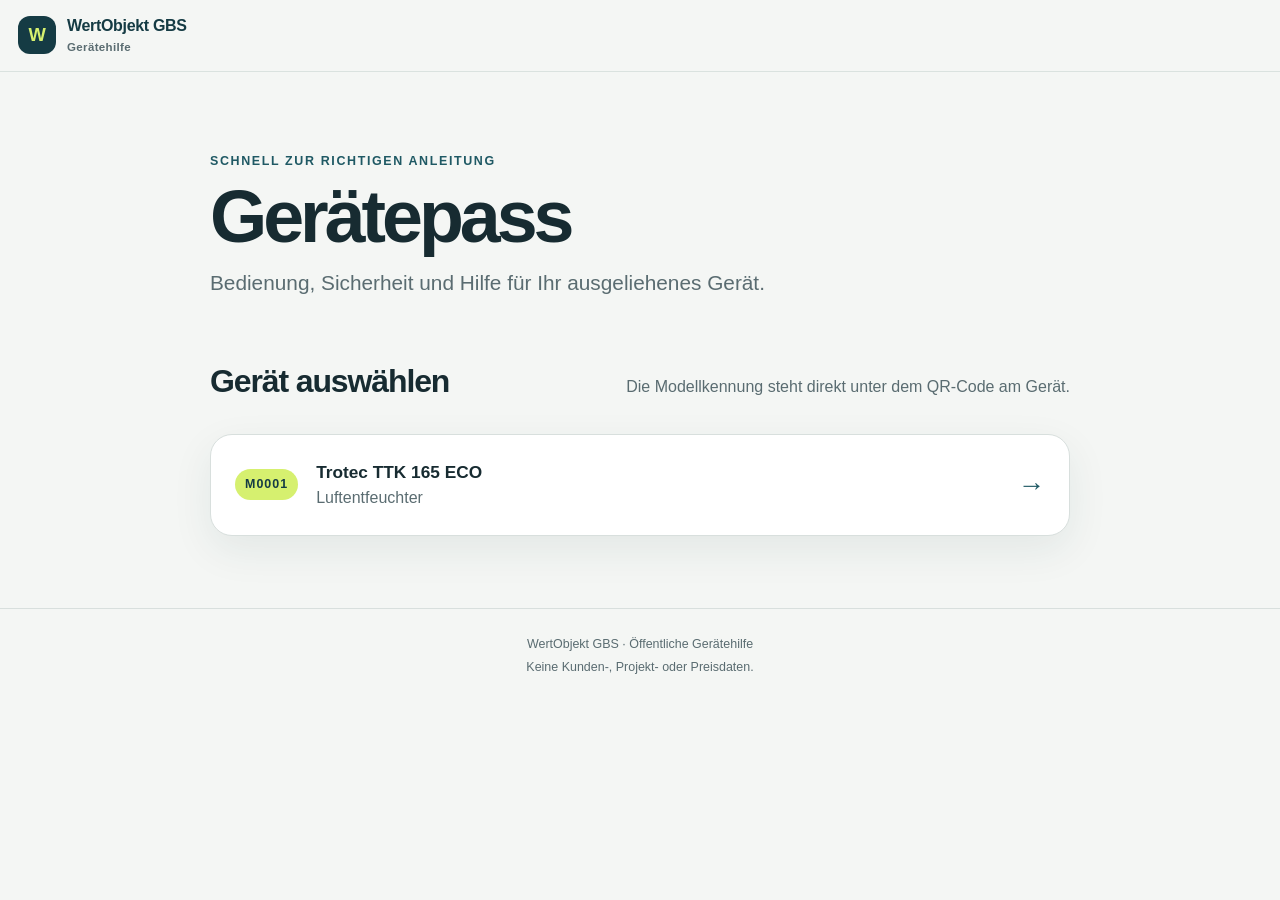
==== index.html @ 6e1e6a3e "Gerätepass Trotec TTK 165 ECO – M0001 Gerätepass Trotec TTK 165 ECO – M0001" ====
<!doctype html>
<html lang="de">
<head>
  <meta charset="utf-8">
  <meta name="viewport" content="width=device-width, initial-scale=1">
  <meta name="theme-color" content="#153b44">
  <meta name="description" content="Öffentliche Gerätehilfe von WertObjekt GBS.">
  <title>Gerätehilfe | WertObjekt GBS</title>
  <link rel="stylesheet" href="assets/styles.css">
</head>
<body>
  <header class="site-header">
    <a class="brand" href="./" aria-label="WertObjekt GBS Gerätehilfe Startseite">
      <span class="brand-mark" aria-hidden="true">W</span>
      <span>WertObjekt GBS<small>Gerätehilfe</small></span>
    </a>
  </header>

  <main class="page-shell">
    <section class="intro">
      <p class="eyebrow">Schnell zur richtigen Anleitung</p>
      <h1>Gerätepass</h1>
      <p class="lead">Bedienung, Sicherheit und Hilfe für Ihr ausgeliehenes Gerät.</p>
    </section>

    <section aria-labelledby="modelle">
      <div class="section-heading">
        <h2 id="modelle">Gerät auswählen</h2>
        <p>Die Modellkennung steht direkt unter dem QR-Code am Gerät.</p>
      </div>

      <a class="model-card" href="models/m0001/">
        <span class="model-code">M0001</span>
        <span class="model-copy">
          <strong>Trotec TTK 165 ECO</strong>
          <span>Luftentfeuchter</span>
        </span>
        <span class="arrow" aria-hidden="true">→</span>
      </a>
    </section>
  </main>

  <footer>
    <p>WertObjekt GBS · Öffentliche Gerätehilfe</p>
    <p>Keine Kunden-, Projekt- oder Preisdaten.</p>
  </footer>
</body>
</html>
---- assets/styles.css ----
:root {
  color-scheme: light;
  --ink: #172b31;
  --muted: #5a6c71;
  --brand: #153b44;
  --brand-2: #1f5964;
  --paper: #f4f6f4;
  --card: #ffffff;
  --line: #d8dfdd;
  --accent: #d6f06f;
  --warning: #fff1cf;
  --warning-line: #e3b54f;
  --shadow: 0 14px 40px rgba(21, 59, 68, .08);
  font-family: Inter, ui-sans-serif, -apple-system, BlinkMacSystemFont, "Segoe UI", sans-serif;
}

* { box-sizing: border-box; }

html { scroll-behavior: smooth; }

body {
  margin: 0;
  background: var(--paper);
  color: var(--ink);
  line-height: 1.55;
  -webkit-font-smoothing: antialiased;
}

a { color: inherit; }

.site-header {
  position: sticky;
  top: 0;
  z-index: 10;
  padding: 14px max(18px, env(safe-area-inset-left));
  background: rgba(244, 246, 244, .94);
  border-bottom: 1px solid rgba(216, 223, 221, .9);
  backdrop-filter: blur(14px);
}

.brand {
  display: inline-flex;
  align-items: center;
  gap: 11px;
  color: var(--brand);
  text-decoration: none;
  font-weight: 800;
  letter-spacing: -.02em;
}

.brand small {
  display: block;
  color: var(--muted);
  font-size: .72rem;
  font-weight: 650;
  letter-spacing: .03em;
}

.brand-mark {
  display: grid;
  width: 38px;
  height: 38px;
  place-items: center;
  border-radius: 12px;
  background: var(--brand);
  color: var(--accent);
  font-size: 1.15rem;
}

.page-shell {
  width: calc(100% - 32px);
  max-width: 860px;
  margin: 0 auto;
  padding: 44px 0 72px;
}

.intro, .model-hero {
  padding: 36px 0 44px;
}

.intro { max-width: 670px; }

h1, h2, p { margin-top: 0; }

h1 {
  margin-bottom: 14px;
  font-size: clamp(2.3rem, 10vw, 4.6rem);
  line-height: .98;
  letter-spacing: -.055em;
  overflow-wrap: anywhere;
}

h2 {
  margin-bottom: 16px;
  font-size: clamp(1.45rem, 5vw, 2rem);
  line-height: 1.12;
  letter-spacing: -.035em;
}

.eyebrow {
  margin-bottom: 10px;
  color: var(--brand-2);
  font-size: .78rem;
  font-weight: 850;
  letter-spacing: .13em;
  text-transform: uppercase;
}

.lead {
  max-width: 650px;
  color: var(--muted);
  font-size: clamp(1.08rem, 3.4vw, 1.3rem);
}

.section-heading {
  display: flex;
  align-items: end;
  justify-content: space-between;
  gap: 20px;
  margin-bottom: 18px;
}

.section-heading p { color: var(--muted); }

.model-card {
  display: grid;
  grid-template-columns: auto 1fr auto;
  gap: 18px;
  align-items: center;
  padding: 24px;
  border: 1px solid var(--line);
  border-radius: 22px;
  background: var(--card);
  box-shadow: var(--shadow);
  text-decoration: none;
}

.model-card:hover, .model-card:focus-visible {
  border-color: var(--brand-2);
  transform: translateY(-2px);
}

.model-card, .button { transition: transform .18s ease, border-color .18s ease, background .18s ease; }

.model-code {
  display: inline-flex;
  width: max-content;
  margin-bottom: 12px;
  padding: 6px 10px;
  border-radius: 999px;
  background: var(--accent);
  color: var(--brand);
  font-size: .78rem;
  font-weight: 900;
  letter-spacing: .08em;
}

.model-card .model-code { margin: 0; }
.model-copy { display: grid; }
.model-copy strong { font-size: 1.08rem; }
.model-copy span { color: var(--muted); }
.arrow { color: var(--brand-2); font-size: 1.7rem; }

.breadcrumb {
  display: flex;
  gap: 8px;
  align-items: center;
  color: var(--muted);
  font-size: .9rem;
}

.breadcrumb a { color: var(--brand-2); font-weight: 700; }

.model-hero {
  border-bottom: 1px solid var(--line);
}

.hero-actions {
  display: flex;
  flex-wrap: wrap;
  gap: 10px;
  margin-top: 26px;
}

.button {
  display: inline-flex;
  min-height: 48px;
  align-items: center;
  justify-content: center;
  padding: 12px 18px;
  border: 1px solid var(--brand);
  border-radius: 14px;
  font-weight: 800;
  text-align: center;
  text-decoration: none;
}

.button.primary { background: var(--brand); color: white; }
.button.secondary { background: white; color: var(--brand); }
.button:hover, .button:focus-visible { transform: translateY(-1px); }

.alert, .content-card, .manual-card {
  margin-top: 24px;
  padding: clamp(22px, 5vw, 34px);
  border-radius: 22px;
}

.alert {
  border: 1px solid var(--warning-line);
  background: var(--warning);
}

.alert ul { margin: 0; padding-left: 1.2rem; }
.alert li + li { margin-top: 8px; }

.content-card, .manual-card {
  border: 1px solid var(--line);
  background: var(--card);
  box-shadow: var(--shadow);
}

.steps {
  display: grid;
  gap: 0;
  margin: 0;
  padding: 0;
  list-style: none;
}

.steps li {
  display: grid;
  grid-template-columns: 34px 1fr;
  gap: 13px;
  align-items: start;
  padding: 13px 0;
  border-bottom: 1px solid var(--line);
}

.steps li:last-child { border-bottom: 0; }
.steps p { margin: 3px 0 0; }
.steps span {
  display: grid;
  width: 32px;
  height: 32px;
  place-items: center;
  border-radius: 50%;
  background: var(--brand);
  color: white;
  font-weight: 850;
}

.faq-list { display: grid; gap: 10px; }

details {
  border: 1px solid var(--line);
  border-radius: 14px;
  background: #fbfcfb;
}

summary {
  cursor: pointer;
  padding: 16px 18px;
  font-weight: 800;
}

details p { padding: 0 18px 18px; color: var(--muted); }

.specs {
  display: grid;
  grid-template-columns: repeat(2, minmax(0, 1fr));
  gap: 0 24px;
  margin: 0;
}

.specs div { padding: 14px 0; border-bottom: 1px solid var(--line); }
.specs dt { color: var(--muted); font-size: .82rem; }
.specs dd { margin: 3px 0 0; font-weight: 750; }

.manual-card {
  display: flex;
  align-items: center;
  justify-content: space-between;
  gap: 24px;
  background: var(--brand);
  color: white;
}

.manual-card .eyebrow { color: var(--accent); }
.manual-card p:not(.eyebrow) { color: #d7e2e4; }

.source-note {
  max-width: 720px;
  margin: 24px auto 0;
  color: var(--muted);
  font-size: .82rem;
  text-align: center;
}

footer {
  padding: 26px max(18px, env(safe-area-inset-left)) calc(26px + env(safe-area-inset-bottom));
  border-top: 1px solid var(--line);
  color: var(--muted);
  font-size: .78rem;
  text-align: center;
}

footer p { margin-bottom: 4px; }

@media (max-width: 620px) {
  .page-shell { width: calc(100% - 24px); padding-top: 24px; }
  .intro, .model-hero { padding: 28px 0 34px; }
  .section-heading, .manual-card { align-items: stretch; flex-direction: column; }
  .section-heading { display: block; }
  .model-card { grid-template-columns: 1fr auto; padding: 20px; }
  .model-card .model-code { grid-column: 1 / -1; }
  .specs { grid-template-columns: 1fr; }
  .hero-actions .button, .manual-card .button { width: 100%; }
}

@media (prefers-reduced-motion: reduce) {
  html { scroll-behavior: auto; }
  *, *::before, *::after { transition: none !important; }
}
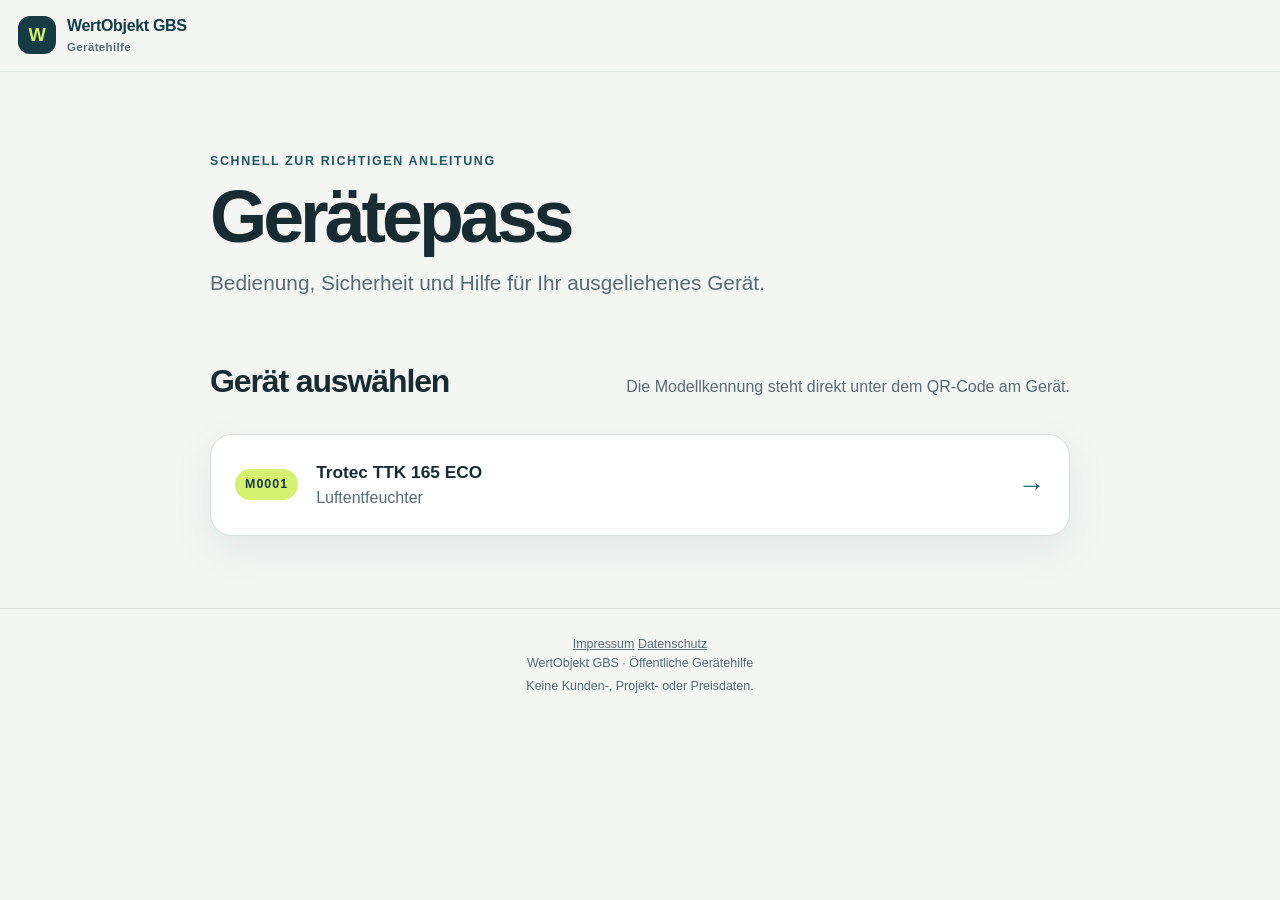
==== commit aa1d0237: "Add legal navigation to public pages" ====
--- a/index.html
+++ b/index.html
@@ -41,6 +41,10 @@
   </main>
 
   <footer>
+    <nav class="legal-nav" aria-label="Rechtliche Informationen">
+      <a href="/wertobjekt-geraetepass/impressum/">Impressum</a>
+      <a href="/wertobjekt-geraetepass/datenschutz/">Datenschutz</a>
+    </nav>
     <p>WertObjekt GBS · Öffentliche Gerätehilfe</p>
     <p>Keine Kunden-, Projekt- oder Preisdaten.</p>
   </footer>
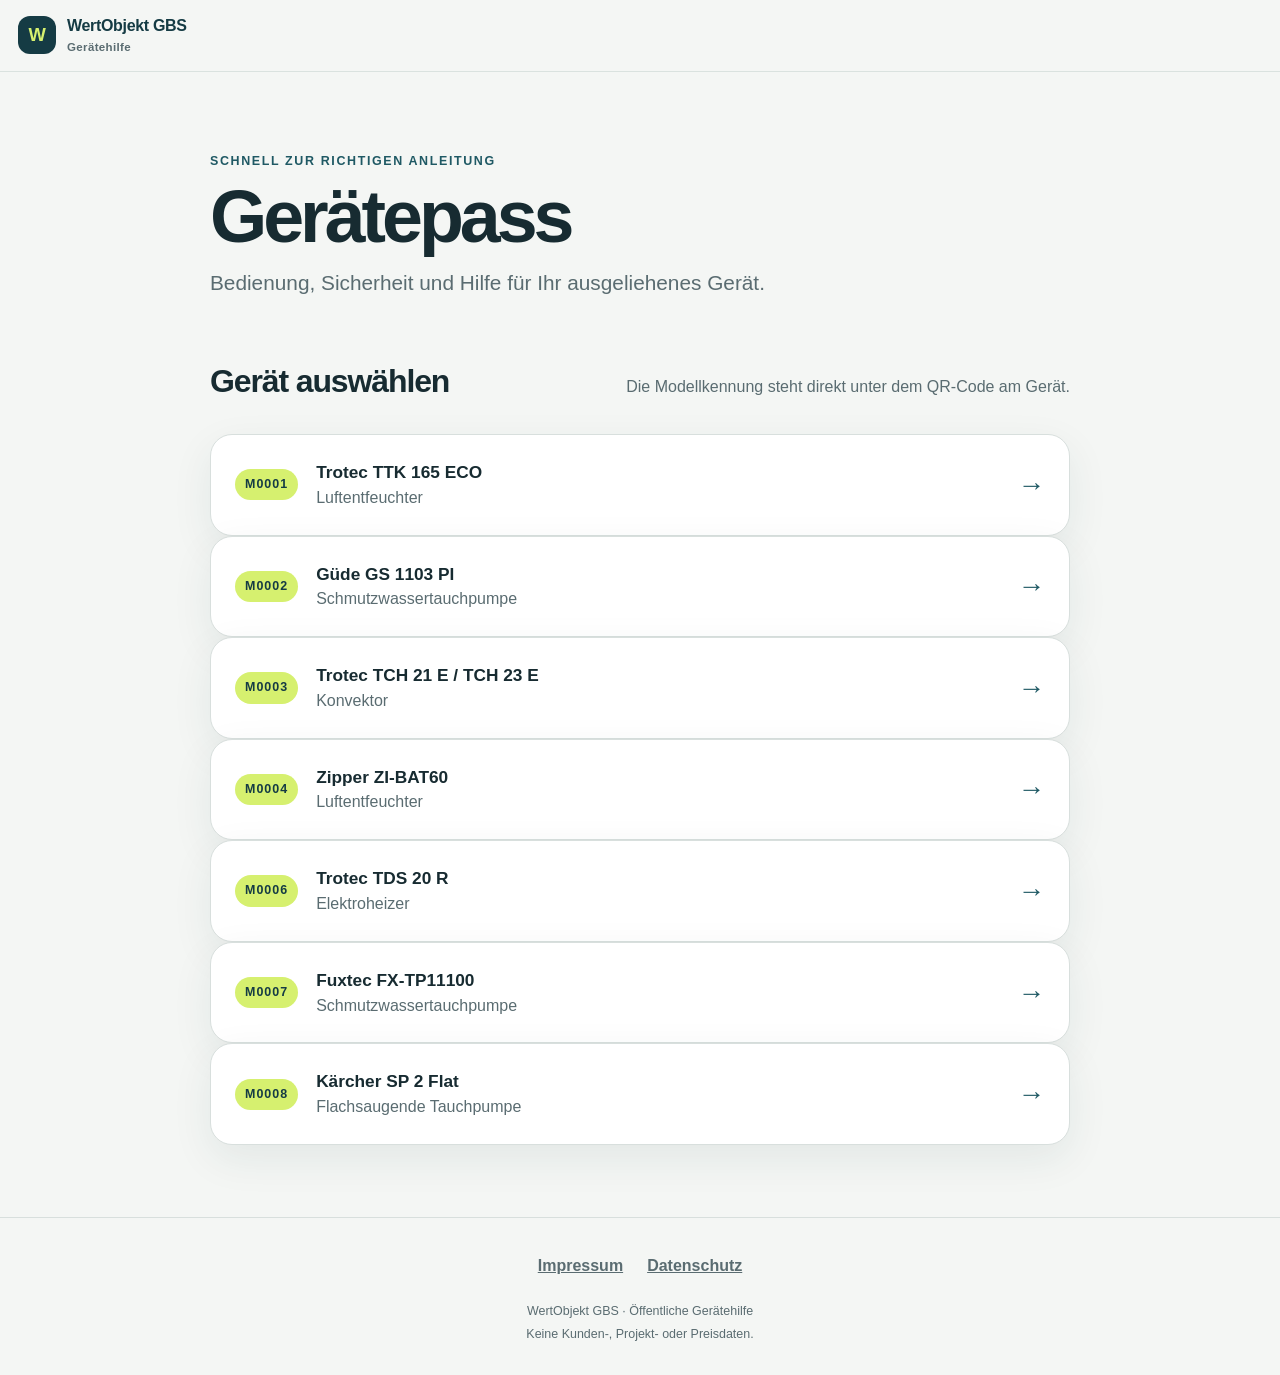
==== commit d1baeb29: "List verified device passes" ====
--- a/index.html
+++ b/index.html
@@ -37,6 +37,12 @@
         </span>
         <span class="arrow" aria-hidden="true">→</span>
       </a>
+      <a class="model-card" href="models/m0002/"><span class="model-code">M0002</span><span class="model-copy"><strong>Güde GS 1103 PI</strong><span>Schmutzwassertauchpumpe</span></span><span class="arrow" aria-hidden="true">→</span></a>
+      <a class="model-card" href="models/m0003/"><span class="model-code">M0003</span><span class="model-copy"><strong>Trotec TCH 21 E / TCH 23 E</strong><span>Konvektor</span></span><span class="arrow" aria-hidden="true">→</span></a>
+      <a class="model-card" href="models/m0004/"><span class="model-code">M0004</span><span class="model-copy"><strong>Zipper ZI-BAT60</strong><span>Luftentfeuchter</span></span><span class="arrow" aria-hidden="true">→</span></a>
+      <a class="model-card" href="models/m0006/"><span class="model-code">M0006</span><span class="model-copy"><strong>Trotec TDS 20 R</strong><span>Elektroheizer</span></span><span class="arrow" aria-hidden="true">→</span></a>
+      <a class="model-card" href="models/m0007/"><span class="model-code">M0007</span><span class="model-copy"><strong>Fuxtec FX-TP11100</strong><span>Schmutzwassertauchpumpe</span></span><span class="arrow" aria-hidden="true">→</span></a>
+      <a class="model-card" href="models/m0008/"><span class="model-code">M0008</span><span class="model-copy"><strong>Kärcher SP 2 Flat</strong><span>Flachsaugende Tauchpumpe</span></span><span class="arrow" aria-hidden="true">→</span></a>
     </section>
   </main>
 
@@ -50,4 +56,3 @@
   </footer>
 </body>
 </html>
-
--- a/assets/styles.css
+++ b/assets/styles.css
@@ -306,6 +306,23 @@
 
 footer p { margin-bottom: 4px; }
 
+.legal-nav {
+  display: flex;
+  flex-wrap: wrap;
+  justify-content: center;
+  gap: 8px 24px;
+  margin-bottom: 14px;
+  font-size: 1rem;
+  font-weight: 700;
+}
+.legal-nav a { display: inline-flex; align-items: center; min-height: 44px; }
+.legal-page address { font-style: normal; }
+.legal-page p, .legal-page li, .legal-page a { overflow-wrap: anywhere; }
+.legal-page .content-card > :last-child { margin-bottom: 0; }
+.legal-page li + li { margin-top: 8px; }
+.electrical-safety { border-left: 5px solid var(--brand-2); background: #eef5e3; }
+.electrical-safety p { margin-bottom: 0; }
+
 @media (max-width: 620px) {
   .page-shell { width: calc(100% - 24px); padding-top: 24px; }
   .intro, .model-hero { padding: 28px 0 34px; }
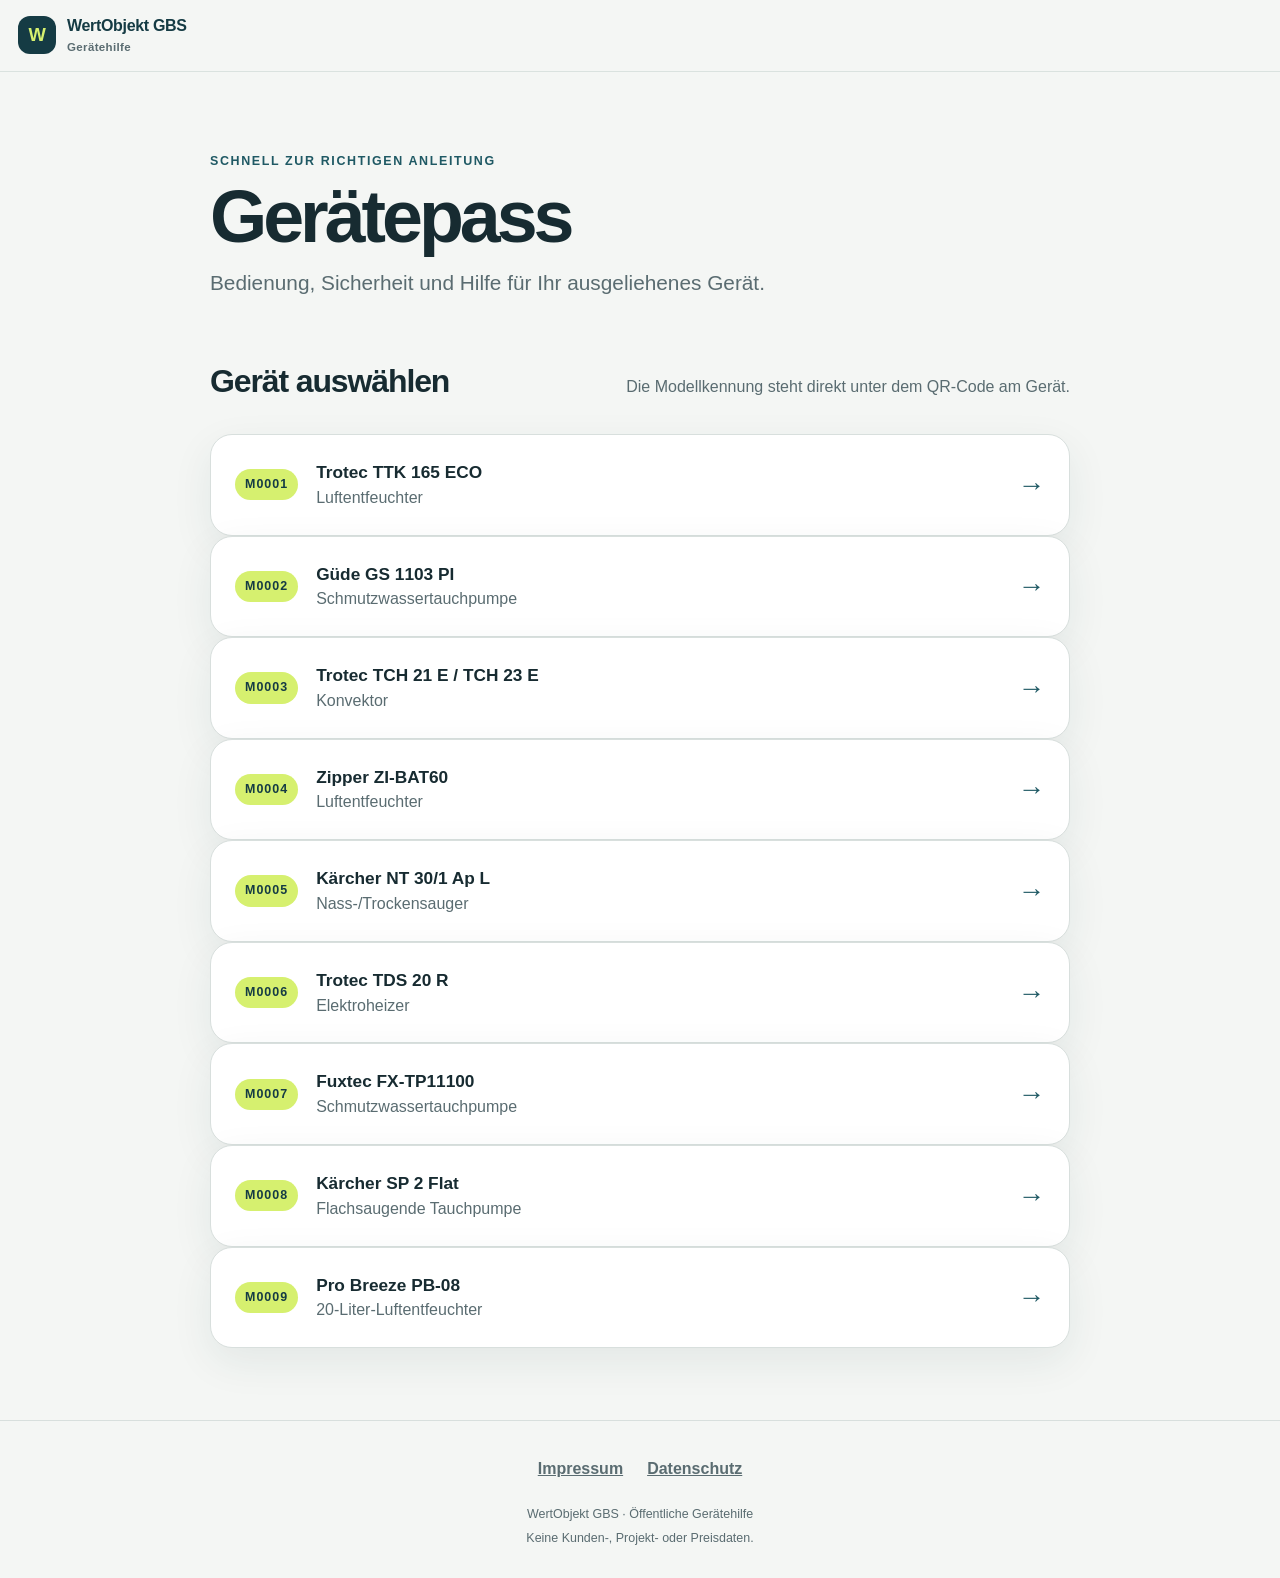
==== commit 9d1b512c: "Prepare device passes M0005 and M0009" ====
--- a/index.html
+++ b/index.html
@@ -40,9 +40,11 @@
       <a class="model-card" href="models/m0002/"><span class="model-code">M0002</span><span class="model-copy"><strong>Güde GS 1103 PI</strong><span>Schmutzwassertauchpumpe</span></span><span class="arrow" aria-hidden="true">→</span></a>
       <a class="model-card" href="models/m0003/"><span class="model-code">M0003</span><span class="model-copy"><strong>Trotec TCH 21 E / TCH 23 E</strong><span>Konvektor</span></span><span class="arrow" aria-hidden="true">→</span></a>
       <a class="model-card" href="models/m0004/"><span class="model-code">M0004</span><span class="model-copy"><strong>Zipper ZI-BAT60</strong><span>Luftentfeuchter</span></span><span class="arrow" aria-hidden="true">→</span></a>
+      <a class="model-card" href="models/m0005/"><span class="model-code">M0005</span><span class="model-copy"><strong>Kärcher NT 30/1 Ap L</strong><span>Nass-/Trockensauger</span></span><span class="arrow" aria-hidden="true">→</span></a>
       <a class="model-card" href="models/m0006/"><span class="model-code">M0006</span><span class="model-copy"><strong>Trotec TDS 20 R</strong><span>Elektroheizer</span></span><span class="arrow" aria-hidden="true">→</span></a>
       <a class="model-card" href="models/m0007/"><span class="model-code">M0007</span><span class="model-copy"><strong>Fuxtec FX-TP11100</strong><span>Schmutzwassertauchpumpe</span></span><span class="arrow" aria-hidden="true">→</span></a>
       <a class="model-card" href="models/m0008/"><span class="model-code">M0008</span><span class="model-copy"><strong>Kärcher SP 2 Flat</strong><span>Flachsaugende Tauchpumpe</span></span><span class="arrow" aria-hidden="true">→</span></a>
+      <a class="model-card" href="models/m0009/"><span class="model-code">M0009</span><span class="model-copy"><strong>Pro Breeze PB-08</strong><span>20-Liter-Luftentfeuchter</span></span><span class="arrow" aria-hidden="true">→</span></a>
     </section>
   </main>
 
